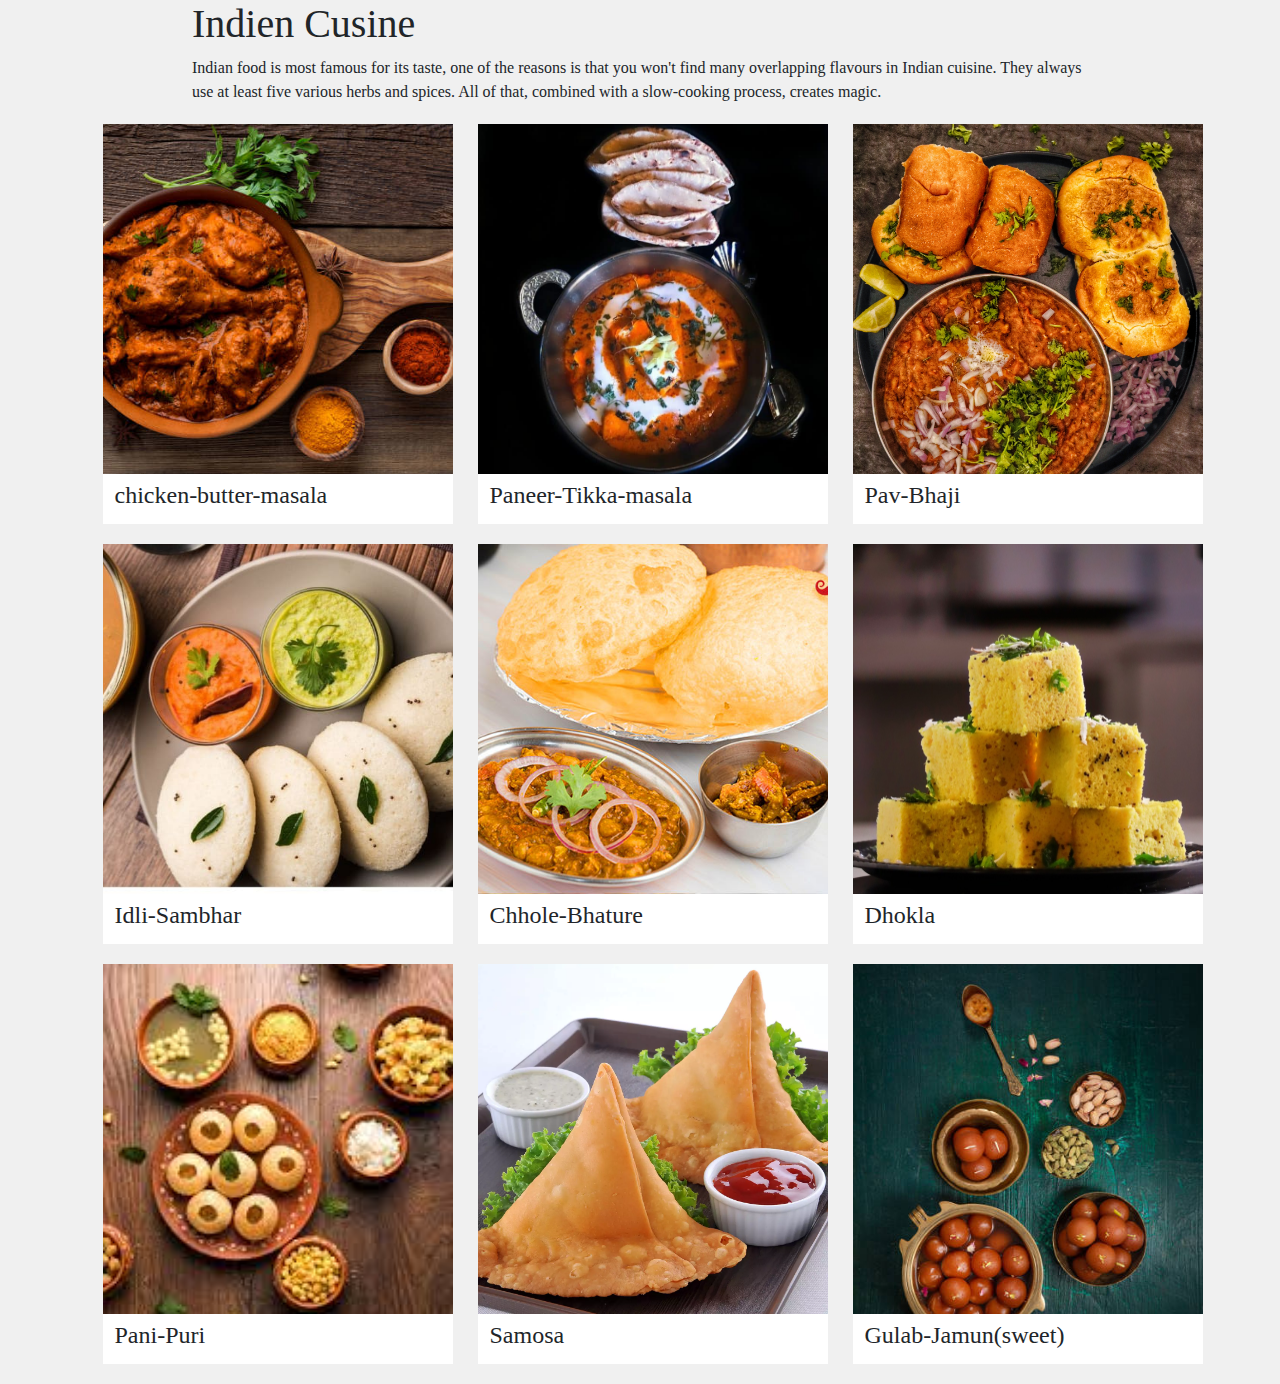
==== Indian/index.html @ 0a2a06fa "indienrecipi" ====
<!DOCTYPE html>
<html lang="en">
  <head>
    <meta charset="UTF-8" />
    <meta http-equiv="X-UA-Compatible" content="IE=edge" />
    <meta name="viewport" content="width=device-width, initial-scale=1.0" />
    <title>Document</title>
    <link
      rel="stylesheet"
      href="https://cdn.jsdelivr.net/npm/bootstrap@4.0.0/dist/css/bootstrap.min.css"
      integrity="sha384-Gn5384xqQ1aoWXA+058RXPxPg6fy4IWvTNh0E263XmFcJlSAwiGgFAW/dAiS6JXm"
      crossorigin="anonymous"
    />
    <link rel="stylesheet" type="text/css" href="style.css" />
  </head>
  <body>
    <div class="indien_container">
      <div class="header_container">
        <h1>Indien Cusine</h1>
        <p>
          Indian food is most famous for its taste, one of the reasons is that
          you won't find many overlapping flavours in Indian cuisine. They
          always use at least five various herbs and spices. All of that,
          combined with a slow-cooking process, creates magic.
        </p>
      </div>

      <div class="menu_container">
        <div class="first_menu">
          <div class="first_dish">
            <a href="fooddish.html"
              ><img id="first_img" src="image/chicken_tikka_masala.jpg"
            /></a>
            <h4 id="header">chicken-butter-masala</h4>
          </div>

          <div class="second_dish">
            <a href="seconddish.html"
              ><img
                id="second_img"
                src="image/paneer-tikka-masala1-735x912.jpg"
            /></a>
            <h4 id="header">Paneer-Tikka-masala</h4>
          </div>

          <div class="third_dish">
            <img id="third_img" src="image/pav-bhaji.jpg" />
            <h4 id="header">Pav-Bhaji</h4>
          </div>
        </div>

        <div class="second_menu">
          <div class="fourth_dish">
            <img id="fourth_img" src="image/idlisambhar.jpg" />
            <h4 id="header">Idli-Sambhar</h4>
          </div>

          <div class="fifth_dish">
            <img id="fifth_img" src="image/Chole-Bhature-1.jpg" />
            <h4 id="header">Chhole-Bhature</h4>
          </div>

          <div class="sixth_dish">
            <img id="sixth_img" src="image/dhokla.jpg" />
            <h4 id="header">Dhokla</h4>
          </div>
        </div>

        <div class="third_menu">
          <div class="seventh_dish">
            <img id="seventh_img" src="image/panipuri.jpg" />
            <h4 id="header">Pani-Puri</h4>
          </div>

          <div class="eightth_dish">
            <img id="eightth_img" src="image/samosa.webp" />
            <h4 id="header">Samosa</h4>
          </div>

          <div class="nineth_dish">
            <img id="nineth_img" src="image/gulab-jamun.jpg" />
            <h4 id="header">Gulab-Jamun(sweet)</h4>
          </div>
        </div>
      </div>
    </div>
  </body>
</html>
---- Indian/style.css ----
* {
  font-family: "Kalam", cursive;
}

img {
  height: 240px;
  object-fit: cover;
}

body {
  background-color: #f0f0f0;
}
.indien_container {
  width: 100%;
  height: 100%;
}
.header_container {
  margin-left: 15%;
  margin-right: 15%;
}

.menu_container {
  margin-top: 20px;
}

.first_menu {
  justify-content: center;
  margin-left: 15%;
  margin-right: 15%;
  display: flex;
}

.first_dish {
  height: 400px;
  width: 350px;
  margin-left: 25px;
  margin-bottom: 20px;
  background-color: white;
}

.first_dish:hover,
.second_dish:hover,
.third_dish:hover,
.fourth_dish:hover,
.fifth_dish:hover,
.sixth_dish:hover,
.seventh_dish:hover,
.eightth_dish:hover,
.nineth_dish:hover {
  transform: scale(1.1);
  box-shadow: 0 10px 20px rgba(0, 0, 0, 0.12), 0 4px 8px rgba(0, 0, 0, 0.06);
  transition: all 0.3s ease-in-out;
}

.second_dish {
  height: 400px;
  width: 350px;
  margin-left: 25px;
  margin-bottom: 20px;
  background-color: white;
}

.third_dish {
  height: 400px;
  width: 350px;
  margin-left: 25px;
  margin-bottom: 20px;
  background-color: white;
}

#first_img {
  width: 350px;
  height: 350px;
}
#second_img {
  width: 350px;
  height: 350px;
}
#third_img {
  width: 350px;
  height: 350px;
}
.second_menu {
  justify-content: center;
  margin-left: 15%;
  margin-right: 15%;
  display: flex;
}

.fourth_dish {
  height: 400px;
  width: 350px;
  margin-left: 25px;
  margin-bottom: 20px;
  background-color: white;
}

.fifth_dish {
  height: 400px;
  width: 350px;
  margin-left: 25px;
  margin-bottom: 20px;
  background-color: white;
}

.sixth_dish {
  height: 400px;
  width: 350px;
  margin-left: 25px;
  margin-bottom: 20px;
  background-color: white;
}

#fourth_img {
  width: 350px;
  height: 350px;
}
#fifth_img {
  width: 350px;
  height: 350px;
}
#sixth_img {
  width: 350px;
  height: 350px;
}

.third_menu {
  justify-content: center;
  margin-left: 15%;
  margin-right: 15%;
  display: flex;
}

.seventh_dish {
  height: 400px;
  width: 350px;
  margin-left: 25px;
  margin-bottom: 20px;
  background-color: white;
}

.eightth_dish {
  height: 400px;
  width: 350px;
  margin-left: 25px;
  margin-bottom: 20px;
  background-color: white;
}

.nineth_dish {
  height: 400px;
  width: 350px;
  margin-left: 25px;
  margin-bottom: 20px;
  background-color: white;
}

#seventh_img {
  width: 350px;
  height: 350px;
}
#eightth_img {
  width: 350px;
  height: 350px;
}
#nineth_img {
  width: 350px;
  height: 350px;
}

#header {
  margin-top: 7px;
  margin-left: 12px;
}

.recipe {
  justify-content: center;
  margin-left: 50px;
  margin-right: 50px;
}

.list {
  width: 100%;
  display: flex;
}
.description {
  width: 783px;
  height: 550px;
}

.ingredients {
  width: 773px;
  height: 500px;
}

.ingredientss {
  width: 773px;
  height: 550px;
}

#header2 {
  margin-left: 50px;
  padding: 7px;
}

.table,
th,
td {
  border: 1px solid black;
  margin-top: 60px;
  width: 773px;
  justify-content: center;
  text-align: center;
}

.ing,
th,
tr {
  border-style: hidden;
}

.recipe_img {
  margin-left: 20px;
  width: 676px;
  margin-top: 20px;
}

.recipe_img2 {
  width: 600px;
  height: 450px;
  margin-top: 45px;
  margin-left: 20px;
}
.description_recipe {
  justify-content: center;
  margin-top: 160px;
}

@media only screen and (max-width: 1000px) {
  .first_menu,
  .second_menu,
  .third_menu {
    flex-direction: column;
    align-items: center;
  }
}
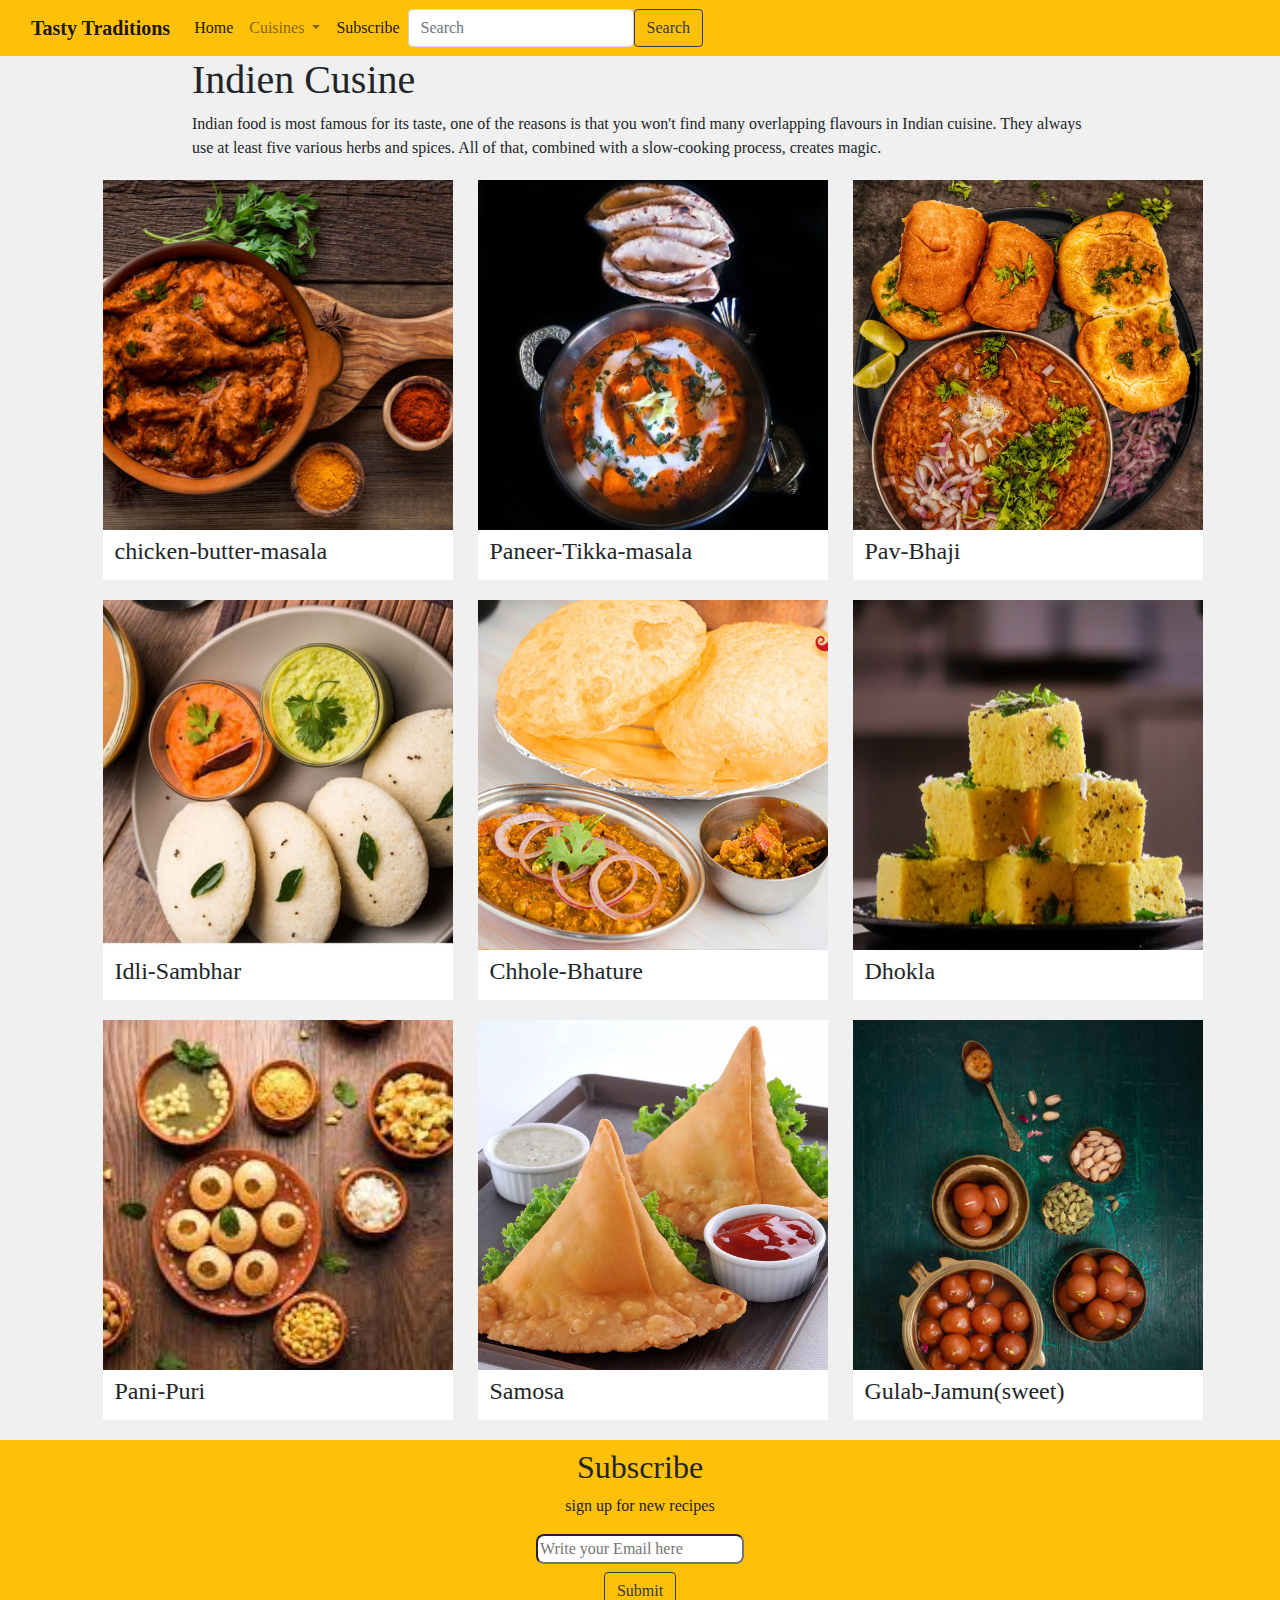
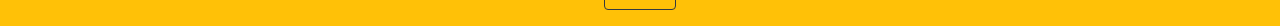
==== commit a3647875: "modified" ====
--- a/Indian/index.html
+++ b/Indian/index.html
@@ -15,6 +15,75 @@
   </head>
   <body>
     <div class="indien_container">
+      <nav class="navbar navbar-expand-lg navbar-light bg-warning">
+        <div class="container-fluid">
+          <a
+            class="navbar-brand"
+            style="font-family: 'Kalam', cursive; font-weight: bold"
+            href="#"
+            >Tasty Traditions</a
+          >
+          <button
+            class="navbar-toggler"
+            type="button"
+            data-bs-toggle="collapse"
+            data-bs-target="#navbarSupportedContent"
+            aria-controls="navbarSupportedContent"
+            aria-expanded="false"
+            aria-label="Toggle navigation"
+          >
+            <span class="navbar-toggler-icon"></span>
+          </button>
+          <div class="collapse navbar-collapse" id="navbarSupportedContent">
+            <ul class="navbar-nav me-auto mb-2 mb-lg-0">
+              <li class="nav-item">
+                <a class="nav-link active" aria-current="page" href="#">Home</a>
+              </li>
+              <!-- <li class="nav-item">
+                <a class="nav-link" href="#">Link</a>
+              </li> -->
+              <li class="nav-item dropdown">
+                <a
+                  class="nav-link dropdown-toggle"
+                  href="#"
+                  id="navbarDropdown"
+                  role="button"
+                  data-bs-toggle="dropdown"
+                  aria-expanded="false"
+                >
+                  Cuisines
+                </a>
+                <ul class="dropdown-menu" aria-labelledby="navbarDropdown">
+                  <li><a class="dropdown-item" href="#">Indian</a></li>
+                  <li><a class="dropdown-item" href="#">Ukranian</a></li>
+                  <li><a class="dropdown-item" href="#">Turkish</a></li>
+                  <li><a class="dropdown-item" href="#">Oriental</a></li>
+                  <li><hr class="dropdown-divider" /></li>
+                  <li><a class="dropdown-item" href="#">See more</a></li>
+                </ul>
+              </li>
+              <li class="nav-item">
+                <a class="nav-link active" aria-current="page" href="#"
+                  >Subscribe</a
+                >
+              </li>
+              <!-- <li class="nav-item">
+                <a class="nav-link disabled" href="#" tabindex="-1" aria-disabled="true">Disabled</a>
+              </li> -->
+            </ul>
+            <form class="d-flex">
+              <input
+                class="form-control me-3"
+                type="search"
+                placeholder="Search"
+                aria-label="Search"
+              />
+              <button class="btn btn-outline-dark" type="submit">Search</button>
+            </form>
+          </div>
+        </div>
+      </nav>
+
       <div class="header_container">
         <h1>Indien Cusine</h1>
         <p>
@@ -28,14 +97,14 @@
       <div class="menu_container">
         <div class="first_menu">
           <div class="first_dish">
-            <a href="fooddish.html"
+            <a href="./dishes/fooddish.html"
               ><img id="first_img" src="image/chicken_tikka_masala.jpg"
             /></a>
             <h4 id="header">chicken-butter-masala</h4>
           </div>
 
           <div class="second_dish">
-            <a href="seconddish.html"
+            <a href="./dishes/seconddish.html"
               ><img
                 id="second_img"
                 src="image/paneer-tikka-masala1-735x912.jpg"
@@ -84,5 +153,26 @@
         </div>
       </div>
     </div>
+    <div class="row bg-warning g-0 px-5 py-2 p-2">
+      <div class="col text-center">
+        <h2>Subscribe</h2>
+        <p>sign up for new recipes</p>
+        <input
+          style="border-radius: 0.5em"
+          placeholder="Write your Email here"
+          type="text"
+        />
+        <br />
+        <button type="button" class="btn btn-outline-dark my-2">
+          Submit
+        </button>
+      </div>
+    </div>
+  </div>
+  <script
+    src="https://cdn.jsdelivr.net/npm/bootstrap@5.3.0-alpha2/dist/js/bootstrap.bundle.min.js"
+    integrity="sha384-qKXV1j0HvMUeCBQ+QVp7JcfGl760yU08IQ+GpUo5hlbpg51QRiuqHAJz8+BrxE/N"
+    crossorigin="anonymous"
+  ></script>
   </body>
 </html>
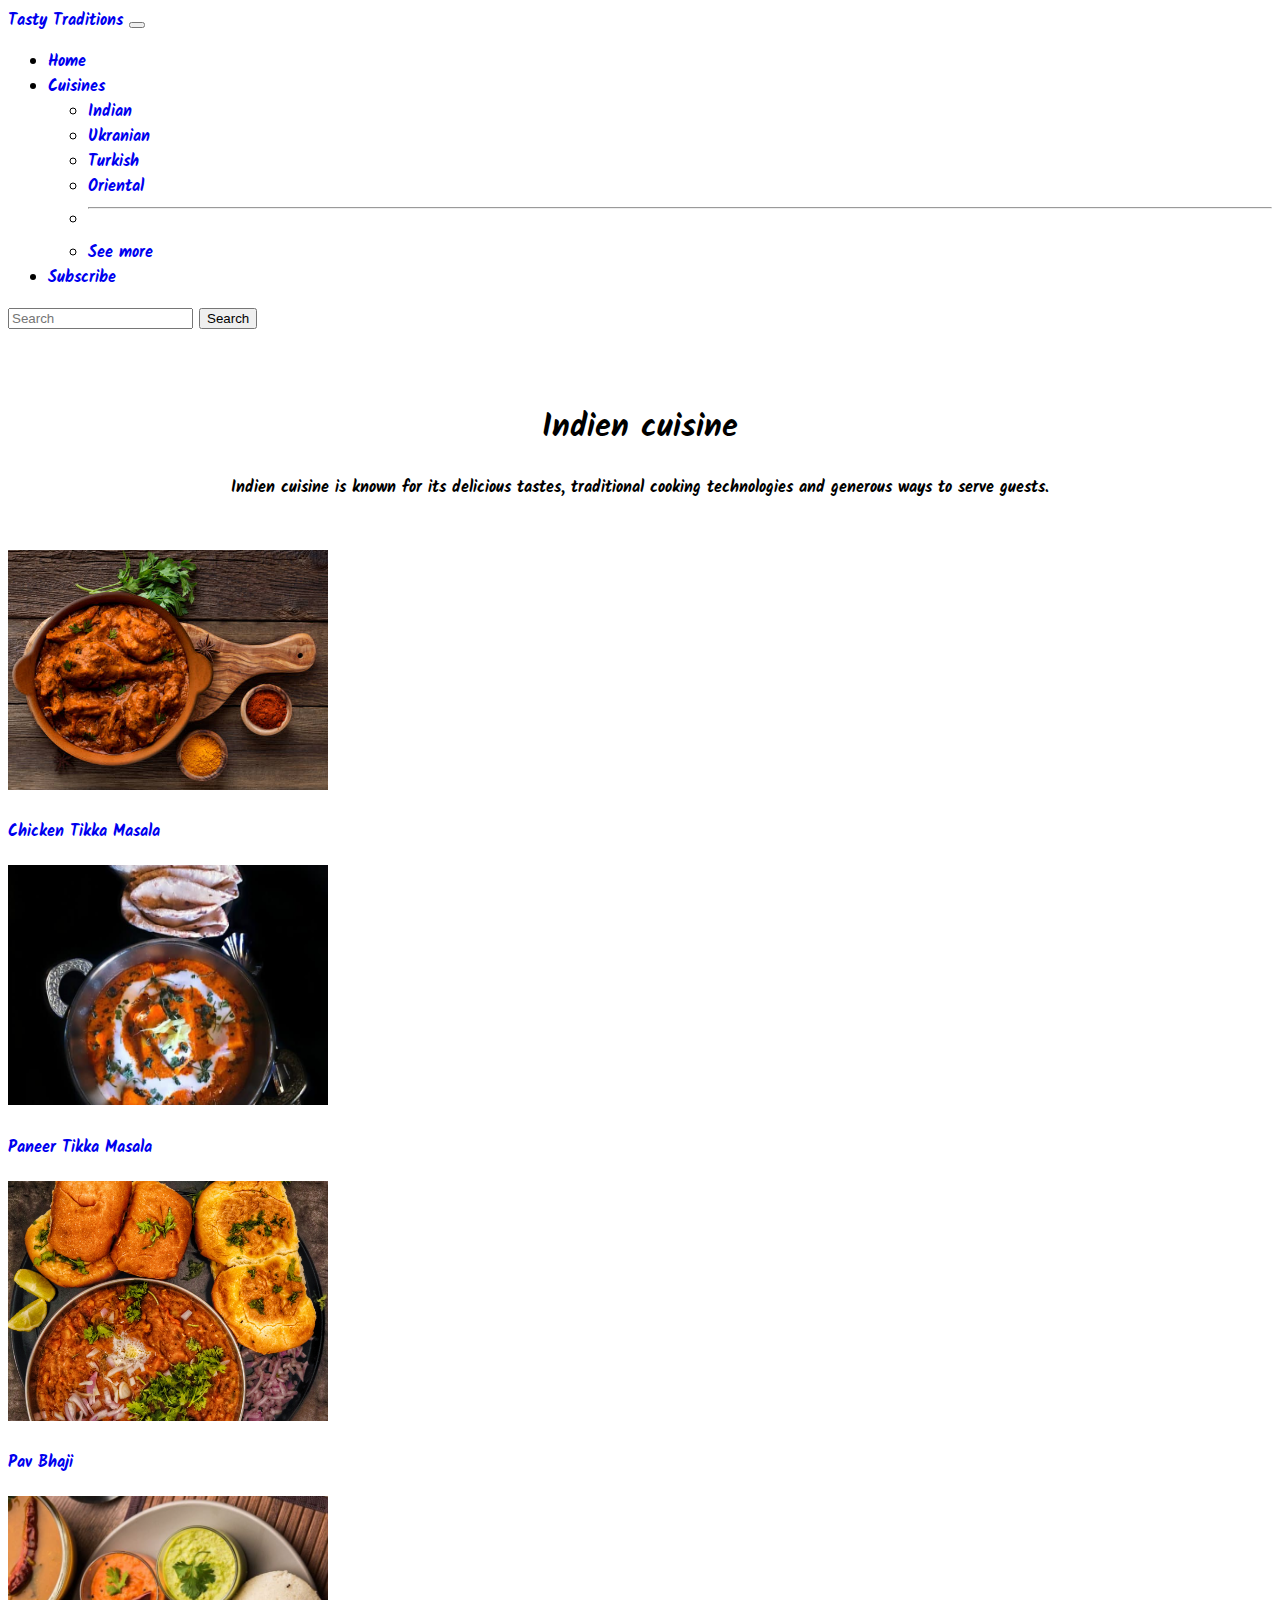
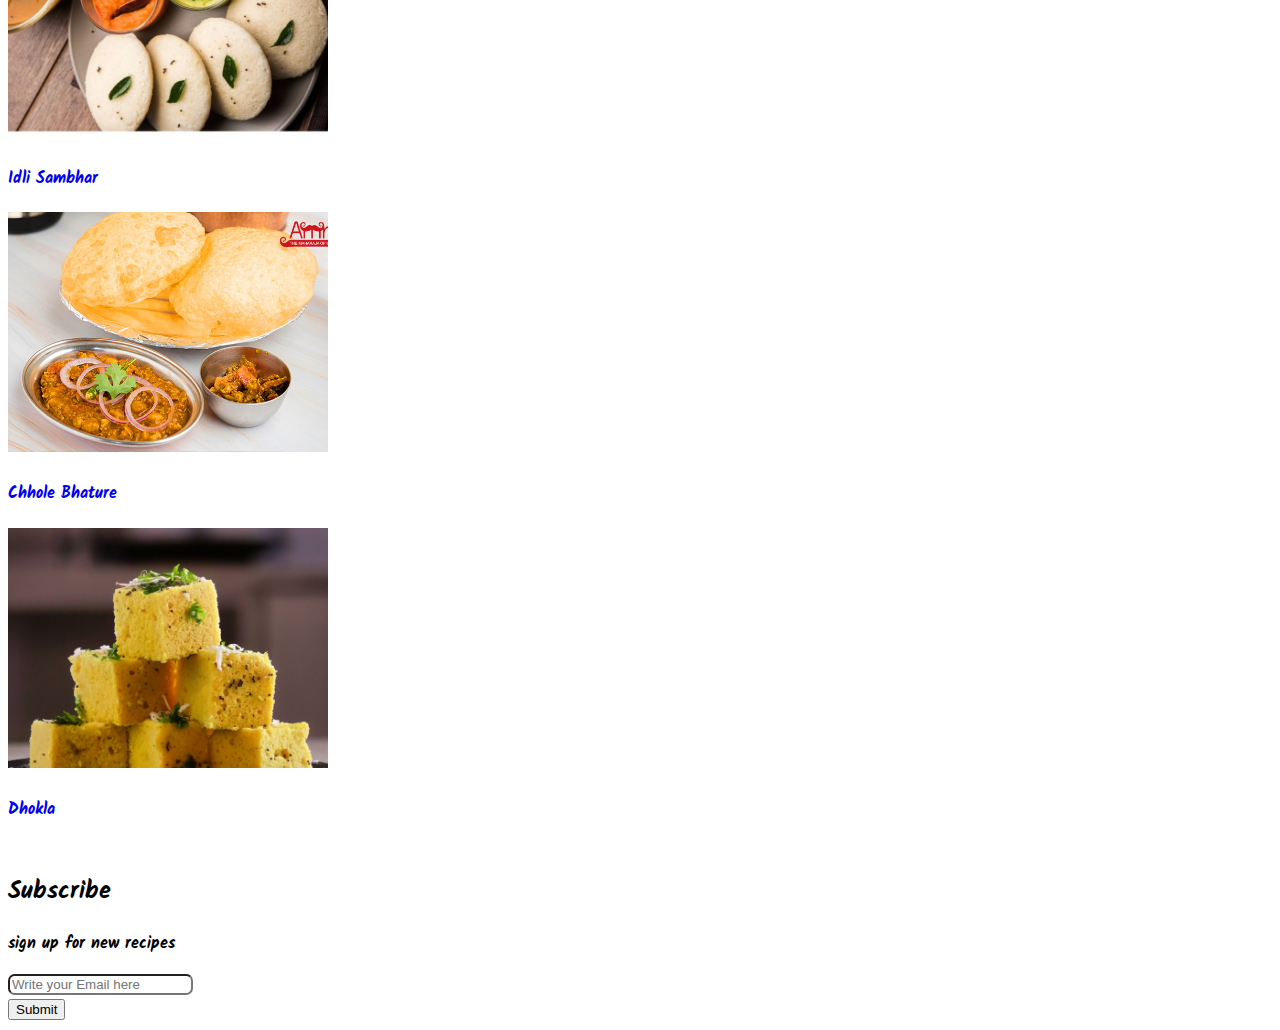
==== commit 4a028fea: "edited" ====
--- a/Indian/index.html
+++ b/Indian/index.html
@@ -6,21 +6,24 @@
     <meta name="viewport" content="width=device-width, initial-scale=1.0" />
     <title>Document</title>
     <link
+      href="https://cdn.jsdelivr.net/npm/bootstrap@5.3.0-alpha2/dist/css/bootstrap.min.css"
       rel="stylesheet"
-      href="https://cdn.jsdelivr.net/npm/bootstrap@4.0.0/dist/css/bootstrap.min.css"
-      integrity="sha384-Gn5384xqQ1aoWXA+058RXPxPg6fy4IWvTNh0E263XmFcJlSAwiGgFAW/dAiS6JXm"
+      integrity="sha384-aFq/bzH65dt+w6FI2ooMVUpc+21e0SRygnTpmBvdBgSdnuTN7QbdgL+OapgHtvPp"
       crossorigin="anonymous"
     />
-    <link rel="stylesheet" type="text/css" href="style.css" />
+    <link rel="stylesheet" type="text/css" href="styles.css" />
+    <style>
+      @import url("https://fonts.googleapis.com/css2?family=Kalam:wght@300;400;700&display=swap");
+    </style>
   </head>
   <body>
-    <div class="indien_container">
+    <div class="container bg-light px-0">
       <nav class="navbar navbar-expand-lg navbar-light bg-warning">
         <div class="container-fluid">
           <a
             class="navbar-brand"
             style="font-family: 'Kalam', cursive; font-weight: bold"
-            href="#"
+            href="/cookbook/index.html"
             >Tasty Traditions</a
           >
           <button
@@ -37,7 +40,12 @@
           <div class="collapse navbar-collapse" id="navbarSupportedContent">
             <ul class="navbar-nav me-auto mb-2 mb-lg-0">
               <li class="nav-item">
-                <a class="nav-link active" aria-current="page" href="#">Home</a>
+                <a
+                  class="nav-link active"
+                  aria-current="page"
+                  href="../index.html"
+                  >Home</a
+                >
               </li>
               <!-- <li class="nav-item">
                 <a class="nav-link" href="#">Link</a>
@@ -55,8 +63,16 @@
                 </a>
                 <ul class="dropdown-menu" aria-labelledby="navbarDropdown">
                   <li><a class="dropdown-item" href="#">Indian</a></li>
-                  <li><a class="dropdown-item" href="#">Ukranian</a></li>
-                  <li><a class="dropdown-item" href="#">Turkish</a></li>
+                  <li>
+                    <a class="dropdown-item" href="../Ukrainian/index.html"
+                      >Ukranian</a
+                    >
+                  </li>
+                  <li>
+                    <a class="dropdown-item" href="../Turkish/index.html"
+                      >Turkish</a
+                    >
+                  </li>
                   <li><a class="dropdown-item" href="#">Oriental</a></li>
                   <li><hr class="dropdown-divider" /></li>
                   <li><a class="dropdown-item" href="#">See more</a></li>
@@ -83,96 +99,118 @@
           </div>
         </div>
       </nav>
-
-      <div class="header_container">
-        <h1>Indien Cusine</h1>
-        <p>
-          Indian food is most famous for its taste, one of the reasons is that
-          you won't find many overlapping flavours in Indian cuisine. They
-          always use at least five various herbs and spices. All of that,
-          combined with a slow-cooking process, creates magic.
-        </p>
+      <div class="container bg-light w-75">
+        <div class="page2-head">
+          <h1>Indien cuisine</h1>
+          <span class="paragraph">
+            Indien cuisine is known for its delicious tastes, traditional
+            cooking technologies and generous ways to serve guests.
+          </span>
+        </div>
       </div>
-
-      <div class="menu_container">
-        <div class="first_menu">
-          <div class="first_dish">
-            <a href="./dishes/fooddish.html"
-              ><img id="first_img" src="image/chicken_tikka_masala.jpg"
-            /></a>
-            <h4 id="header">chicken-butter-masala</h4>
-          </div>
-
-          <div class="second_dish">
-            <a href="./dishes/seconddish.html"
-              ><img
-                id="second_img"
-                src="image/paneer-tikka-masala1-735x912.jpg"
-            /></a>
-            <h4 id="header">Paneer-Tikka-masala</h4>
-          </div>
-
-          <div class="third_dish">
-            <img id="third_img" src="image/pav-bhaji.jpg" />
-            <h4 id="header">Pav-Bhaji</h4>
-          </div>
-        </div>
-
-        <div class="second_menu">
-          <div class="fourth_dish">
-            <img id="fourth_img" src="image/idlisambhar.jpg" />
-            <h4 id="header">Idli-Sambhar</h4>
-          </div>
-
-          <div class="fifth_dish">
-            <img id="fifth_img" src="image/Chole-Bhature-1.jpg" />
-            <h4 id="header">Chhole-Bhature</h4>
-          </div>
-
-          <div class="sixth_dish">
-            <img id="sixth_img" src="image/dhokla.jpg" />
-            <h4 id="header">Dhokla</h4>
-          </div>
-        </div>
-
-        <div class="third_menu">
-          <div class="seventh_dish">
-            <img id="seventh_img" src="image/panipuri.jpg" />
-            <h4 id="header">Pani-Puri</h4>
-          </div>
-
-          <div class="eightth_dish">
-            <img id="eightth_img" src="image/samosa.webp" />
-            <h4 id="header">Samosa</h4>
-          </div>
-
-          <div class="nineth_dish">
-            <img id="nineth_img" src="image/gulab-jamun.jpg" />
-            <h4 id="header">Gulab-Jamun(sweet)</h4>
-          </div>
+      <div id="mainContainer" class="container bg-light w-75">
+        <div class="row row-cols-1 row-cols-md-2 row-cols-lg-3 g-5">
+          <a href="dishes/fooddish.html">
+            <div class="col">
+              <div class="inner">
+                <div class="card shadow-sm">
+                  <img
+                    style="width: 100%"
+                    src="image/chicken_tikka_masala.jpg"
+                  />
+                  <div class="card-body">
+                    <h4 class="card-text">Chicken Tikka Masala</h4>
+                  </div>
+                </div>
+              </div>
+            </div>
+          </a>
+          <a href="dishes/seconddish.html">
+            <div class="col">
+              <div class="inner">
+                <div class="card shadow-sm">
+                  <img
+                    style="width: 100%"
+                    src="image/paneer-tikka-masala1-735x912.jpg"
+                  />
+                  <div class="card-body">
+                    <h4 class="card-text">Paneer Tikka Masala</h4>
+                  </div>
+                </div>
+              </div>
+            </div>
+          </a>
+          <a href="#">
+            <div class="col">
+              <div class="inner">
+                <div class="card shadow-sm">
+                  <img style="width: 100%" src="image/pav-bhaji.jpg" />
+                  <div class="card-body">
+                    <h4 class="card-text">Pav Bhaji</h4>
+                  </div>
+                </div>
+              </div>
+            </div>
+          </a>
+          <a href="#">
+            <div class="col">
+              <div class="inner">
+                <div class="card shadow-sm">
+                  <img style="width: 100%" src="image/idlisambhar.jpg" />
+                  <div class="card-body">
+                    <h4 class="card-text">Idli Sambhar</h4>
+                  </div>
+                </div>
+              </div>
+            </div>
+          </a>
+          <a href="#">
+            <div class="col">
+              <div class="inner">
+                <div class="card shadow-sm">
+                  <img style="width: 100%" src="image/Chole-Bhature-1.jpg" />
+                  <div class="card-body">
+                    <h4 class="card-text">Chhole Bhature</h4>
+                  </div>
+                </div>
+              </div>
+            </div>
+          </a>
+          <a href="#">
+            <div class="col">
+              <div class="inner">
+                <div class="card shadow-sm">
+                  <img style="width: 100%" src="image/dhokla.jpg" />
+                  <div class="card-body">
+                    <h4 class="card-text">Dhokla</h4>
+                  </div>
+                </div>
+              </div>
+            </div>
+          </a>
+        </div>
+      </div>
+      <div class="row bg-warning g-0 px-5 py-2 p-2">
+        <div class="col text-center">
+          <h2>Subscribe</h2>
+          <p>sign up for new recipes</p>
+          <input
+            style="border-radius: 0.5em"
+            placeholder="Write your Email here"
+            type="text"
+          />
+          <br />
+          <button type="button" class="btn btn-outline-dark my-2">
+            Submit
+          </button>
         </div>
       </div>
     </div>
-    <div class="row bg-warning g-0 px-5 py-2 p-2">
-      <div class="col text-center">
-        <h2>Subscribe</h2>
-        <p>sign up for new recipes</p>
-        <input
-          style="border-radius: 0.5em"
-          placeholder="Write your Email here"
-          type="text"
-        />
-        <br />
-        <button type="button" class="btn btn-outline-dark my-2">
-          Submit
-        </button>
-      </div>
-    </div>
-  </div>
-  <script
-    src="https://cdn.jsdelivr.net/npm/bootstrap@5.3.0-alpha2/dist/js/bootstrap.bundle.min.js"
-    integrity="sha384-qKXV1j0HvMUeCBQ+QVp7JcfGl760yU08IQ+GpUo5hlbpg51QRiuqHAJz8+BrxE/N"
-    crossorigin="anonymous"
-  ></script>
+
+    <script
+      src="https://cdn.jsdelivr.net/npm/bootstrap@5.3.0-alpha2/dist/js/bootstrap.bundle.min.js"
+      integrity="sha384-qKXV1j0HvMUeCBQ+QVp7JcfGl760yU08IQ+GpUo5hlbpg51QRiuqHAJz8+BrxE/N"
+      crossorigin="anonymous"
+    ></script>
   </body>
 </html>
--- a/Indian/styles.css
+++ b/Indian/styles.css
@@ -0,0 +1,36 @@
+body {
+  background-color: white;
+  font-family: "Kalam", cursive;
+  font-weight: 700;
+}
+
+.page2-head {
+  margin: 50px 0 50px 0;
+  padding: 0 0 0 0;
+  display: flex;
+  flex-direction: column;
+  align-items: center;
+}
+
+.inner {
+  max-width: 320px;
+}
+
+img {
+  height: 240px;
+  object-fit: cover;
+}
+
+a {
+  text-decoration: none;
+}
+
+.card:hover {
+  transform: scale(1.1);
+  box-shadow: 0 10px 20px rgba(0, 0, 0, 0.12), 0 4px 8px rgba(0, 0, 0, 0.06);
+  transition: all 0.3s ease-in-out;
+}
+
+#mainContainer {
+  margin-bottom: 50px;
+}
